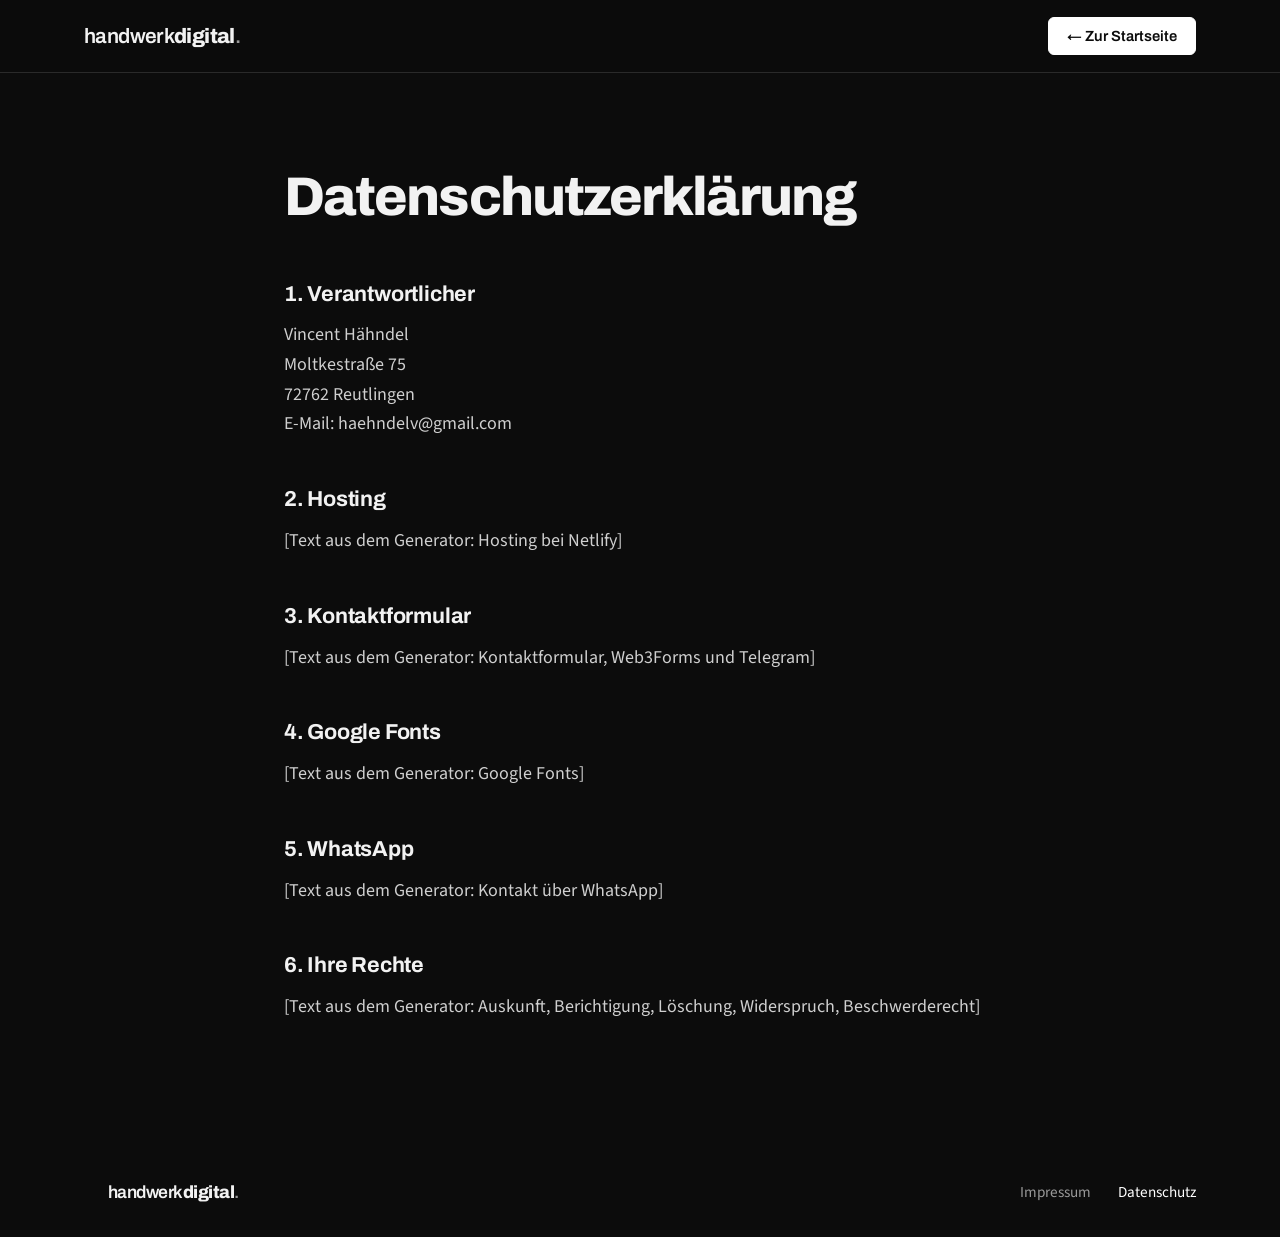
==== datenschutz.html @ 3ba67366 "Erste Version der Website" ====
<!DOCTYPE html>
<html lang="de">
<head>
  <meta charset="utf-8">
  <meta name="viewport" content="width=device-width, initial-scale=1, viewport-fit=cover">
  <meta name="robots" content="noindex">
  <title>Datenschutz – handwerkdigital.</title>
  <link rel="preconnect" href="https://fonts.googleapis.com">
  <link rel="preconnect" href="https://fonts.gstatic.com" crossorigin>
  <link rel="stylesheet" href="https://fonts.googleapis.com/css2?family=Archivo:wght@500;600;700;800&family=Source+Sans+3:wght@400;600&display=swap">
  <link rel="stylesheet" href="style.css">
  <link rel="stylesheet" href="legal.css">
</head>

<body>

  <!-- NAVIGATION -->
  <nav>
    <div class="w">
      <a class="logo" href="index.html">handwerk<b>digital</b><span>.</span></a>
      <div class="nav-links">
        <a class="btn btn-small" href="index.html">← Zur Startseite</a>
      </div>
    </div>
  </nav>

  <!--
    ==========================================================
    AUSFÜLLEN: Den Text aus einem Datenschutz-Generator
    (z. B. eRecht24 oder Dr. Schwenke) hier einfügen.
    Die Überschriften unten sind nur eine Gliederungshilfe –
    ersetze sie durch die Abschnitte aus dem Generator.

    Im Generator angeben, dass die Website nutzt:
      - Hosting: Netlify (USA)
      - Kontaktformular über Web3Forms
      - Benachrichtigung über Telegram
      - Google Fonts (solange nicht lokal eingebunden)
      - WhatsApp-Link
      - keine Cookies, kein Tracking, keine Analyse-Tools
    ==========================================================
  -->
  <main class="legal-page">
    <div class="w">
      <h1>Datenschutzerklärung</h1>

      <h2>1. Verantwortlicher</h2>
      <p>
        Vincent Hähndel<br>
        Moltkestraße 75<br>
        72762 Reutlingen<br>
        E-Mail: haehndelv@gmail.com
      </p>

      <h2>2. Hosting</h2>
      <p>[Text aus dem Generator: Hosting bei Netlify]</p>

      <h2>3. Kontaktformular</h2>
      <p>[Text aus dem Generator: Kontaktformular, Web3Forms und Telegram]</p>

      <h2>4. Google Fonts</h2>
      <p>[Text aus dem Generator: Google Fonts]</p>

      <h2>5. WhatsApp</h2>
      <p>[Text aus dem Generator: Kontakt über WhatsApp]</p>

      <h2>6. Ihre Rechte</h2>
      <p>[Text aus dem Generator: Auskunft, Berichtigung, Löschung, Widerspruch, Beschwerderecht]</p>
    </div>
  </main>

  <!-- FOOTER -->
  <footer>
    <div class="w">
      <div class="footer-row">
        <a class="logo" href="index.html">handwerk<b>digital</b><span>.</span></a>
        <div>
          <a href="impressum.html">Impressum</a>
          <a href="datenschutz.html" aria-current="page">Datenschutz</a>
        </div>
      </div>
    </div>
  </footer>

</body>
</html>
---- style.css ----
/* ==========================================================
   1. VARIABLEN & RESET
   ========================================================== */
:root {
  color-scheme: dark;
  --bg: #0c0c0c;          /* Grundfläche, fast schwarz */
  --surface: #141414;     /* abgesetzte Sektionen */
  --card: #1a1a1a;        /* Karten */
  --text: #f2f2f2;        /* Haupttext, fast weiß */
  --muted: #9a9a9a;       /* Nebentext, grau */
  --line: #2a2a2a;        /* Linien */
  --line-strong: #444;
  --white: #ffffff;
  --radius: 6px;

  --font-head: "Archivo", "Helvetica Neue", Arial, sans-serif;
  --font-body: "Source Sans 3", "Segoe UI", Arial, sans-serif;
}

* { box-sizing: border-box; }
html { scroll-behavior: smooth; scroll-padding-top: 80px; }

body {
  margin: 0;
  color: var(--text);
  background: var(--bg);
  font: 18px/1.65 var(--font-body);
  -webkit-font-smoothing: antialiased;
}

img { display: block; max-width: 100%; }

/* ==========================================================
   2. BASIS: Layout & Typografie
   ========================================================== */
.w { max-width: 1160px; margin: auto; padding: 0 24px; }

section { padding: 112px 0; }
.alt {
  background: var(--surface);
  border-top: 1px solid var(--line);
  border-bottom: 1px solid var(--line);
}

h1, h2, h3 { font-family: var(--font-head); color: var(--text); }

h1 {
  max-width: 980px;
  margin: 0 0 48px;
  font-size: clamp(2.2rem, 6.2vw, 4.9rem);
  font-weight: 800;
  line-height: 1.04;
  letter-spacing: -.035em;
}
h2 {
  margin: 0 0 48px;
  font-size: clamp(1.9rem, 4vw, 2.8rem);
  font-weight: 700;
  line-height: 1.15;
  letter-spacing: -.025em;
}
/* Kurzer Strich über jeder Überschrift */
h2::before {
  content: "";
  display: block;
  width: 40px;
  height: 3px;
  margin-bottom: 20px;
  background: var(--text);
}
h3 {
  margin: 0 0 10px;
  font-size: 1.2rem;
  font-weight: 700;
  letter-spacing: -.01em;
}
p  { margin: 0 0 14px; }
.muted { color: var(--muted); }

.grid {
  display: grid;
  grid-template-columns: repeat(auto-fit, minmax(260px, 1fr));
  gap: 24px;
}

/* ==========================================================
   3. BUTTON
   ========================================================== */
.btn {
  display: inline-flex;
  align-items: center;
  gap: 10px;
  border: 1px solid var(--white);
  border-radius: var(--radius);
  padding: 16px 26px;
  background: var(--white);
  color: #0c0c0c;
  text-decoration: none;
  font: 600 1rem var(--font-head);
  cursor: pointer;
  transition: background .15s, color .15s;
}
.btn:hover { background: transparent; color: var(--white); }
.btn span { transition: transform .15s; }
.btn:hover span { transform: translateX(3px); }

.btn-small { padding: 10px 18px; font-size: .92rem; }

/* ==========================================================
   4. NAVIGATION
   ========================================================== */
nav {
  position: sticky;
  top: 0;
  z-index: 10;
  background: rgba(12, 12, 12, .9);
  backdrop-filter: blur(10px);
  border-bottom: 1px solid var(--line);
}
nav .w {
  height: 72px;
  display: flex;
  align-items: center;
  justify-content: space-between;
}
.nav-links { display: flex; align-items: center; gap: 30px; }
.nav-links a:not(.btn) {
  color: var(--muted);
  text-decoration: none;
  font: 600 .95rem var(--font-head);
  transition: color .15s;
}
.nav-links a:not(.btn):hover { color: var(--white); }

.logo {
  color: var(--text);
  text-decoration: none;
  font: 600 1.3rem var(--font-head);
  letter-spacing: -.03em;
}
.logo b { font-weight: 800; }
.logo span { color: var(--muted); }

/* ==========================================================
   5. HERO
   ========================================================== */
.hero { padding: 120px 0 112px; }

.hero h1 span { color: var(--muted); }

.hero-bottom {
  display: flex;
  flex-wrap: wrap;
  align-items: center;
  justify-content: space-between;
  gap: 28px 48px;
  padding-top: 32px;
  border-top: 1px solid var(--line);
}
.hero-bottom p {
  max-width: 520px;
  margin: 0;
  font-size: 1.25rem;
  line-height: 1.55;
  color: var(--muted);
}

.badge {
  display: inline-flex;
  align-items: center;
  gap: 12px;
  margin-bottom: 28px;
  font: 600 .82rem var(--font-head);
  letter-spacing: .1em;
  text-transform: uppercase;
  color: var(--muted);
}
.badge::before {
  content: "";
  width: 28px;
  height: 2px;
  background: currentColor;
}

/* ==========================================================
   6. PROBLEME
   ========================================================== */
.problem {
  padding-top: 24px;
  border-top: 2px solid var(--text);
}
.problem p { margin: 0; }

/* ==========================================================
   7. LEISTUNGEN (klickbare Karten)
   ========================================================== */
.service-card {
  appearance: none;
  display: flex;
  flex-direction: column;
  width: 100%;
  padding: 32px 30px 28px;
  text-align: left;
  color: inherit;
  font: inherit;
  background: var(--card);
  border: 1px solid var(--line);
  border-radius: var(--radius);
  cursor: pointer;
  transition: border-color .15s, background .15s;
}
.service-card:hover { border-color: var(--line-strong); background: #1e1e1e; }
.service-card.active {
  border-color: var(--text);
  background: #1e1e1e;
}
.service-card:focus-visible { outline: 2px solid var(--white); outline-offset: 2px; }

.service-card::after {
  content: "Details ansehen  +";
  margin-top: auto;
  padding-top: 20px;
  border-top: 1px solid var(--line);
  color: var(--muted);
  font: 600 .88rem var(--font-head);
  white-space: pre;
  transition: color .15s;
}
.service-card p { margin-bottom: 24px; }
.service-card:hover::after { color: var(--white); }
.service-card.active::after {
  content: "Details schließen  −";
  color: var(--white);
}

/* Aufklappbares Detail-Panel */
.service-details {
  display: none;
  margin-top: 24px;
  padding: clamp(28px, 4vw, 48px);
  background: var(--card);
  border: 1px solid var(--line-strong);
  border-radius: var(--radius);
}
.service-details.open { display: block; animation: fade .2s ease-out; }
.service-details h3 { font-size: 1.6rem; letter-spacing: -.02em; }
.service-details ul {
  margin: 24px 0 0;
  padding: 0;
  list-style: none;
  color: #cfcfcf;
}
.service-details li {
  position: relative;
  padding: 12px 0 12px 30px;
  border-top: 1px solid var(--line);
}
.service-details li strong { color: var(--white); }
.service-details li::before {
  content: "";
  position: absolute;
  left: 2px;
  top: 21px;
  width: 12px;
  height: 7px;
  border-left: 2px solid var(--white);
  border-bottom: 2px solid var(--white);
  transform: rotate(-45deg);
}
.detail-price {
  margin: 8px 0 0;
  padding-top: 20px;
  border-top: 1px solid var(--line-strong);
  font: 700 1.3rem var(--font-head);
}

@keyframes fade {
  from { opacity: 0; transform: translateY(-6px); }
  to   { opacity: 1; transform: none; }
}

/* ==========================================================
   8. ABLAUF
   ========================================================== */
.steps {
  display: grid;
  grid-template-columns: repeat(3, 1fr);
  gap: 24px;
  margin: 0;
  padding: 0;
  list-style: none;
}
.step {
  padding-top: 28px;
  border-top: 1px solid var(--line-strong);
}
.num {
  display: block;
  margin-bottom: 18px;
  font: 800 3.4rem/1 var(--font-head);
  color: transparent;
  -webkit-text-stroke: 1.5px var(--text);
  letter-spacing: -.02em;
}
.step p { margin: 0; }

/* ==========================================================
   9. BEISPIELE
   ========================================================== */
.example { margin: 0; }
.ph {
  aspect-ratio: 16 / 10;
  display: grid;
  place-items: center;
  padding: 16px;
  text-align: center;
  font-size: .95rem;
  color: var(--muted);
  background:
    repeating-linear-gradient(-45deg, transparent 0 14px, rgba(255, 255, 255, .025) 14px 15px),
    var(--card);
  border: 1px solid var(--line);
  border-radius: var(--radius);
}
.tag {
  display: block;
  margin-top: 12px;
  font: 600 .8rem var(--font-head);
  letter-spacing: .08em;
  text-transform: uppercase;
  color: var(--muted);
}

/* ==========================================================
   10. ÜBER MICH
   ========================================================== */
.about {
  display: grid;
  grid-template-columns: 320px 1fr;
  gap: 80px;
  align-items: center;
}
.photo {
  aspect-ratio: 4 / 5;
  overflow: hidden;
  background: linear-gradient(160deg, #2c2c2c, #151515);
  border-radius: var(--radius);
}
.photo img {
  width: 100%;
  height: 100%;
  object-fit: cover;
  object-position: center top;
  filter: grayscale(1);
}
.about-text { max-width: 620px; }
.about-text p { font-size: 1.1rem; color: var(--muted); }
.about-text p:first-of-type { font-size: 1.3rem; line-height: 1.5; color: var(--text); }

/* ==========================================================
   11. KONTAKT (hell abgesetzt)
   ========================================================== */
.contact {
  background: #f2f2f2;
  color: #0c0c0c;
}
.contact h2 { color: #0c0c0c; }
.contact .badge { color: #6b6b6b; }

.contact-layout {
  display: grid;
  grid-template-columns: 1fr 1.25fr;
  gap: 72px;
  align-items: start;
}
.contact-intro p { font-size: 1.2rem; color: #555; }
.contact-intro h2::before { display: none; }

.portal {
  padding: clamp(26px, 4vw, 44px);
  background: var(--white);
  color: #0c0c0c;
  border: 1px solid #dcdcdc;
  border-radius: var(--radius);
}
.portal .btn {
  width: 100%;
  justify-content: center;
  margin-top: 22px;
  background: #0c0c0c;
  border-color: #0c0c0c;
  color: var(--white);
}
.portal .btn:hover { background: #333; border-color: #333; }

.form-grid {
  display: grid;
  grid-template-columns: 1fr 1fr;
  gap: 18px;
}
.full { grid-column: 1 / -1; }

label {
  display: block;
  margin-bottom: 6px;
  font: 600 .88rem var(--font-head);
  color: #0c0c0c;
}
input, select, textarea {
  width: 100%;
  padding: 13px 14px;
  border: 1px solid #cfcfcf;
  border-radius: 4px;
  background: #fafafa;
  color: #0c0c0c;
  color-scheme: light;
  font: inherit;
  font-size: 1rem;
  transition: border-color .15s, box-shadow .15s;
}
input::placeholder, textarea::placeholder { color: #9a9a9a; }
input:focus, select:focus, textarea:focus {
  outline: none;
  border-color: #0c0c0c;
  box-shadow: 0 0 0 3px rgba(0, 0, 0, .1);
  background: var(--white);
}
textarea { min-height: 120px; resize: vertical; }

.note { margin: 16px 0 0; font-size: .92rem; color: #6b6b6b; text-align: center; }
.note a { color: #0c0c0c; font-weight: 600; }

.success { display: none; padding: 30px; text-align: center; }
.success.show { display: block; }

.botcheck { position: absolute; left: -9999px; }
.portal .btn:disabled { opacity: .6; cursor: wait; }
.form-error { margin: 14px 0 0; color: #b42318; font-size: .95rem; text-align: center; }
.form-error:empty { display: none; }

/* ==========================================================
   12. FOOTER & RECHTLICHES
   ========================================================== */
footer {
  padding: 32px 0;
  font-size: .95rem;
  color: var(--muted);
  background: var(--bg);
}
footer .logo { font-size: 1.1rem; }
.footer-row {
  display: flex;
  flex-wrap: wrap;
  align-items: center;
  justify-content: space-between;
  gap: 16px;
}
footer a { margin-left: 24px; color: inherit; text-decoration: none; }
footer a:hover { color: var(--white); }
.legal { display: none; padding: 28px 0 8px; }
.legal:target { display: block; }

/* ==========================================================
   13. TABLET (≤ 900px)
   ========================================================== */
@media (max-width: 900px) {
  .steps { grid-template-columns: 1fr; gap: 0; }
  .step { display: grid; grid-template-columns: 72px 1fr; padding: 28px 0; }
  .num { grid-row: span 2; margin: 0; font-size: 2.6rem; }

  .about { grid-template-columns: 240px 1fr; gap: 48px; }
  .contact-layout { grid-template-columns: 1fr; gap: 40px; }
}

/* ==========================================================
   14. MOBILE (≤ 640px)
   ========================================================== */
@media (max-width: 640px) {
  body { font-size: 17px; }
  .w { padding: 0 16px; }
  section { padding: 76px 0; }
  nav .hide { display: none; }

  .hero { padding: 72px 0 64px; }
  h1 { margin-bottom: 36px; }
  h2 { margin-bottom: 36px; }
  .hero-bottom .btn { width: 100%; justify-content: center; }

  .about { grid-template-columns: 1fr; gap: 32px; }
  .photo { max-width: 280px; }

  .form-grid { grid-template-columns: 1fr; }
  .full { grid-column: auto; }

  footer a { margin: 0 24px 0 0; }
}
---- legal.css ----
/* ==========================================================
   Unterseiten: Impressum & Datenschutz
   (ergänzt style.css)
   ========================================================== */
.legal-page { padding: 96px 0 112px; }
.legal-page .w { max-width: 760px; }

.legal-page h1 {
  margin-bottom: 56px;
  font-size: clamp(2.2rem, 5vw, 3.4rem);
}

.legal-page h2 {
  margin: 48px 0 14px;
  font-size: 1.35rem;
  letter-spacing: -.01em;
}
.legal-page h2::before { display: none; }

.legal-page p { color: #cfcfcf; }
.legal-page a { color: var(--white); }

footer a[aria-current="page"] { color: var(--white); }

@media (max-width: 640px) {
  .legal-page { padding: 64px 0 76px; }
  .legal-page h1 { margin-bottom: 36px; }
}
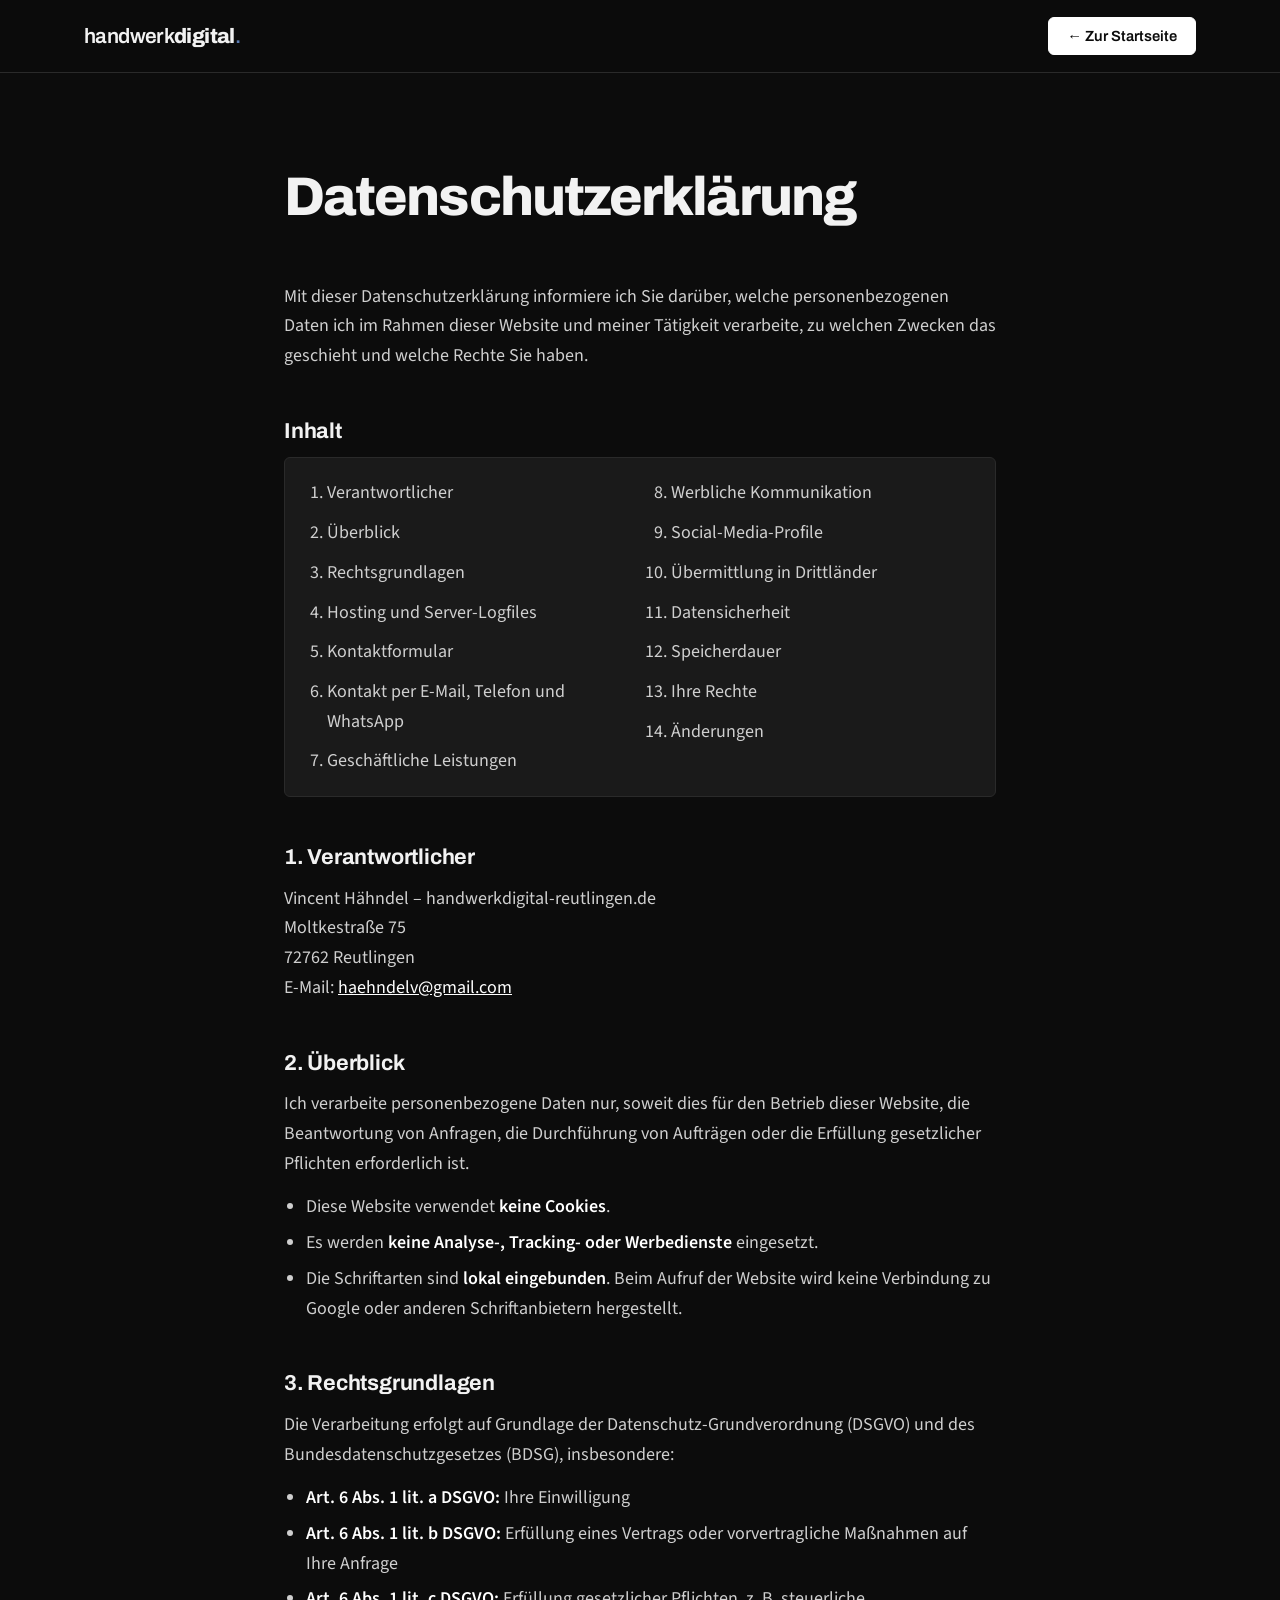
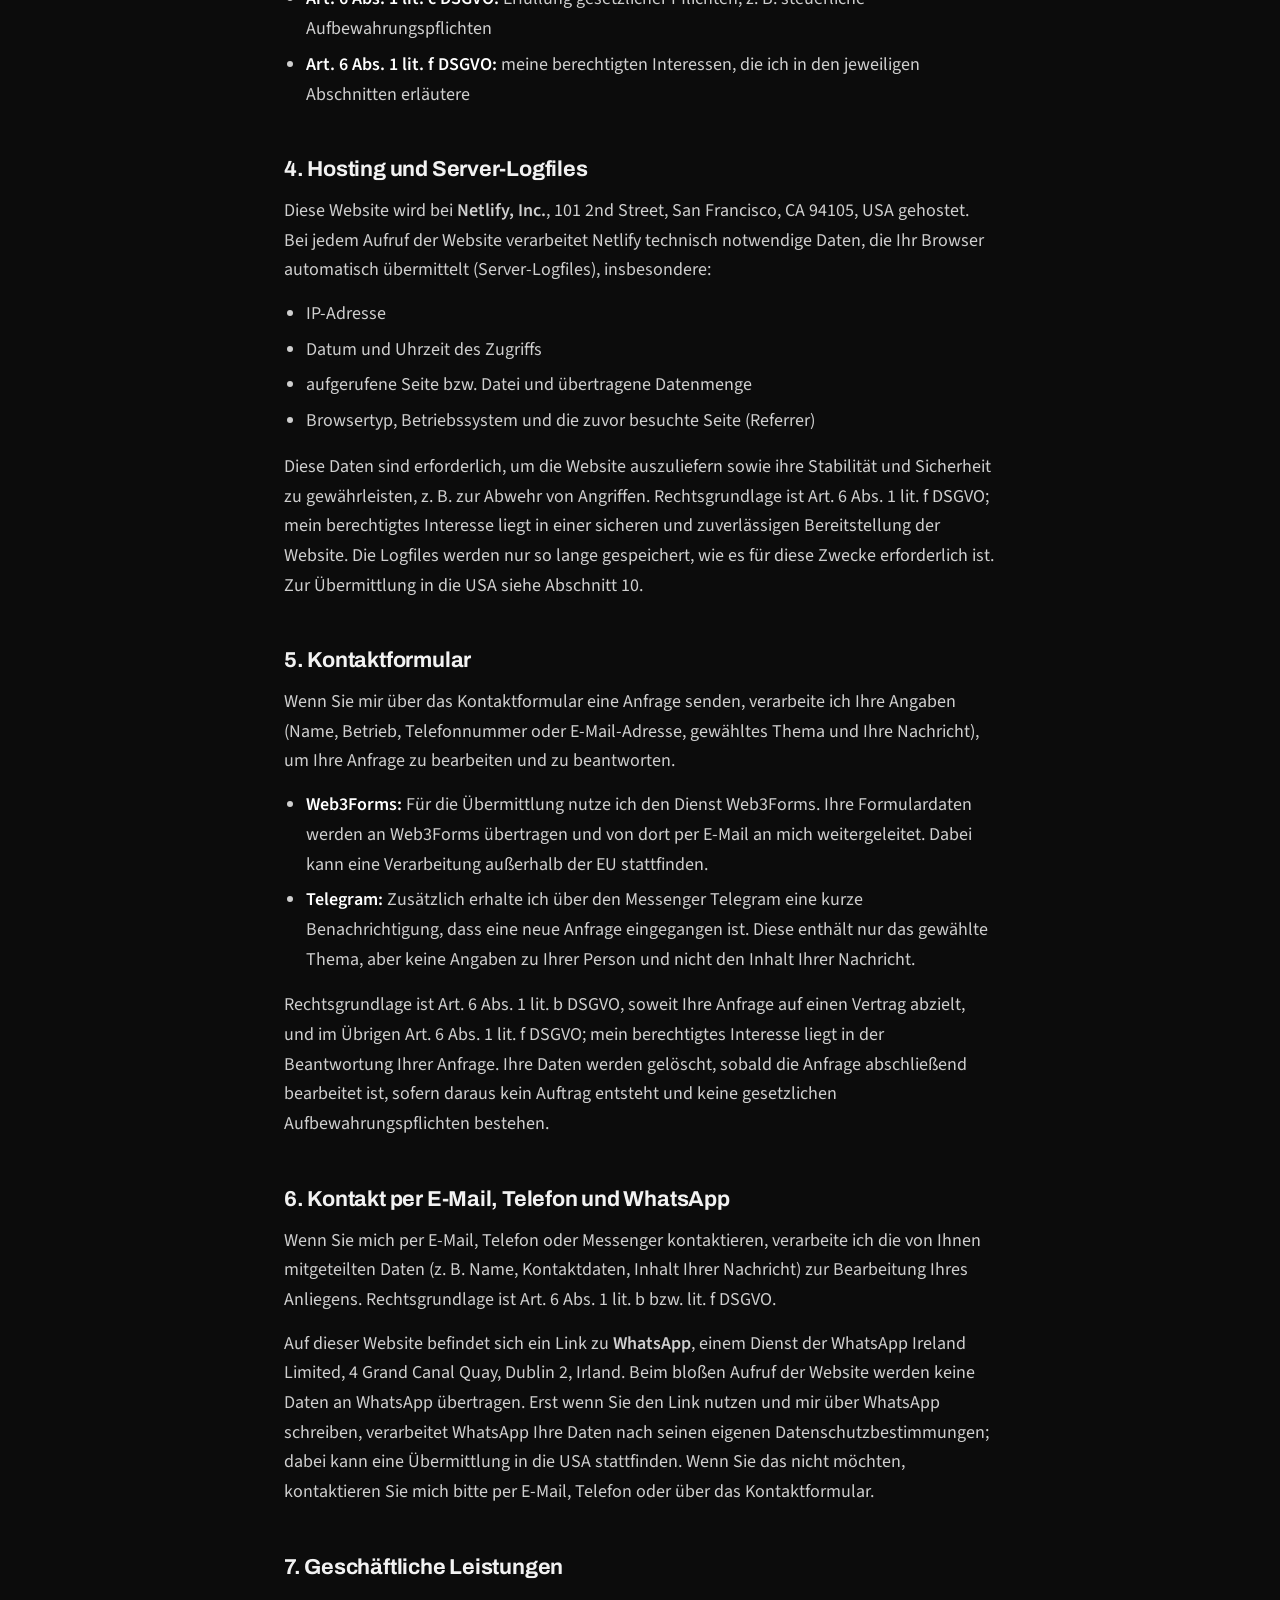
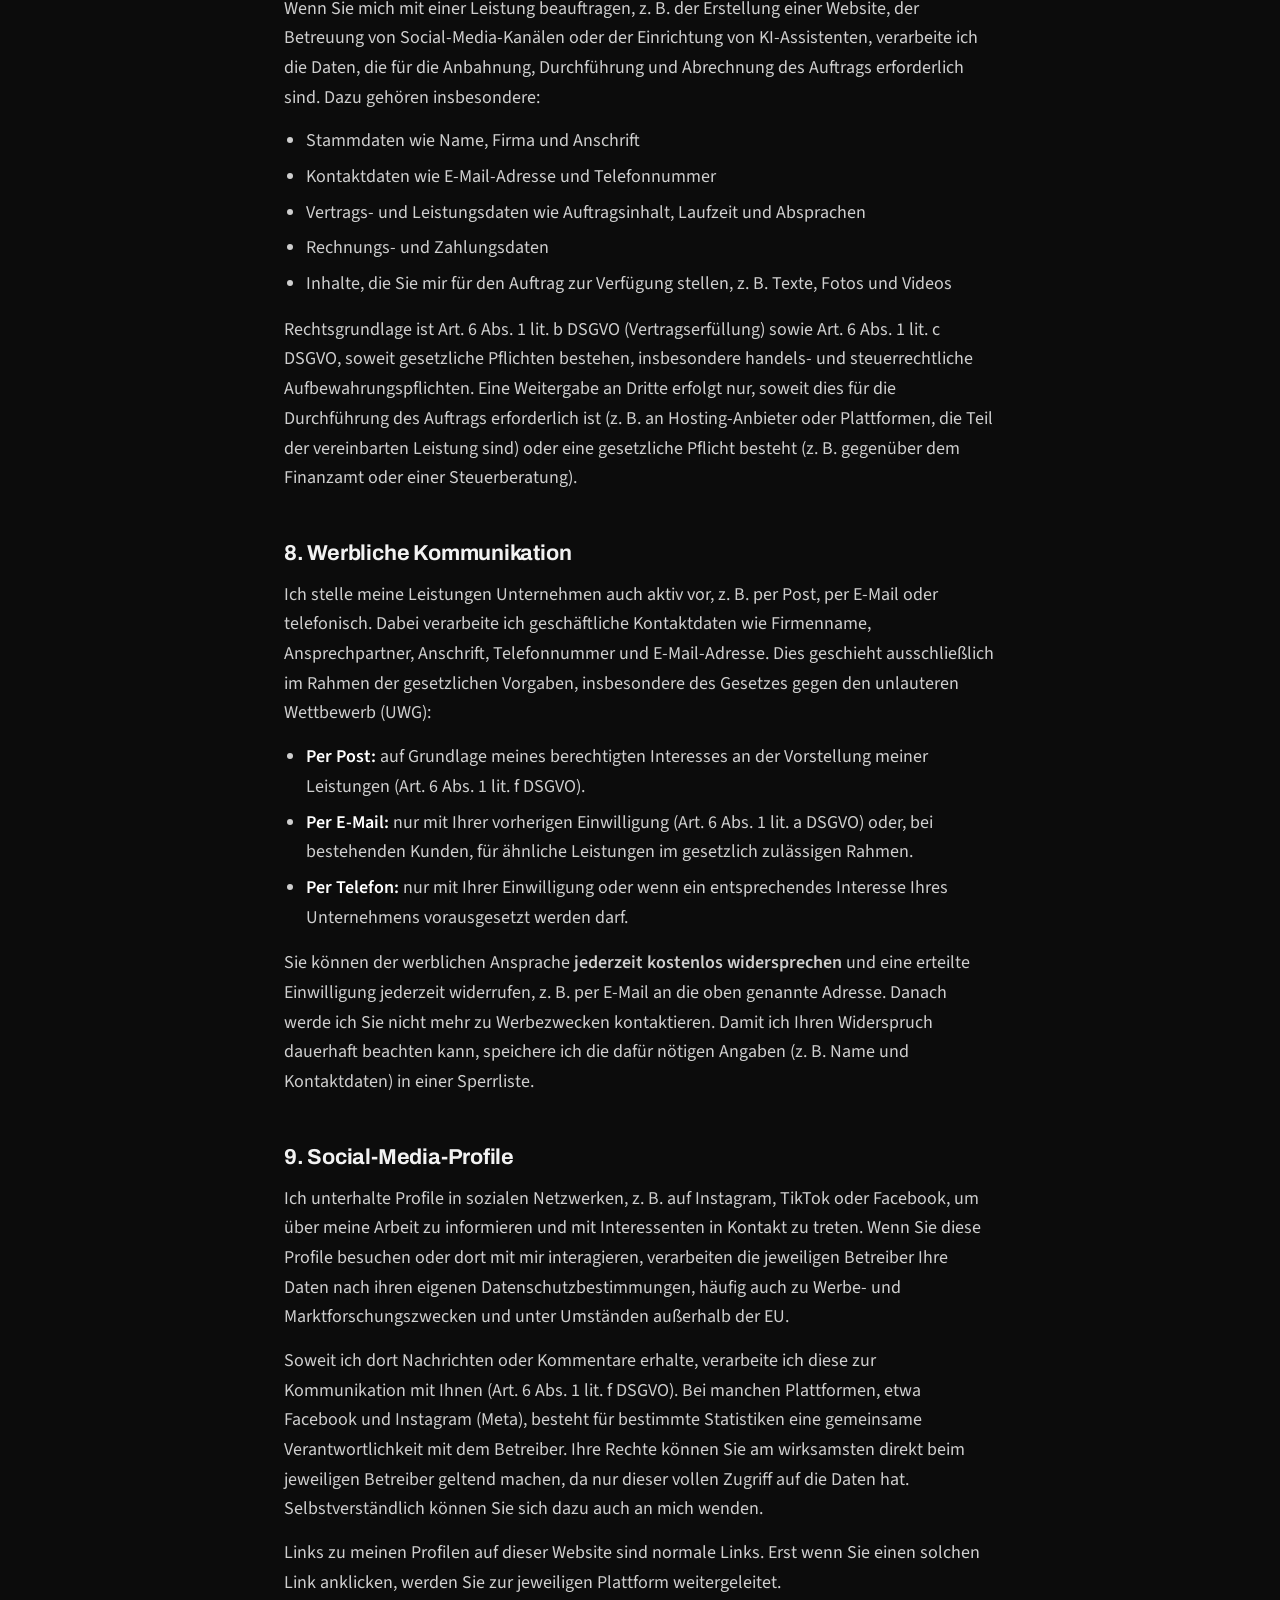
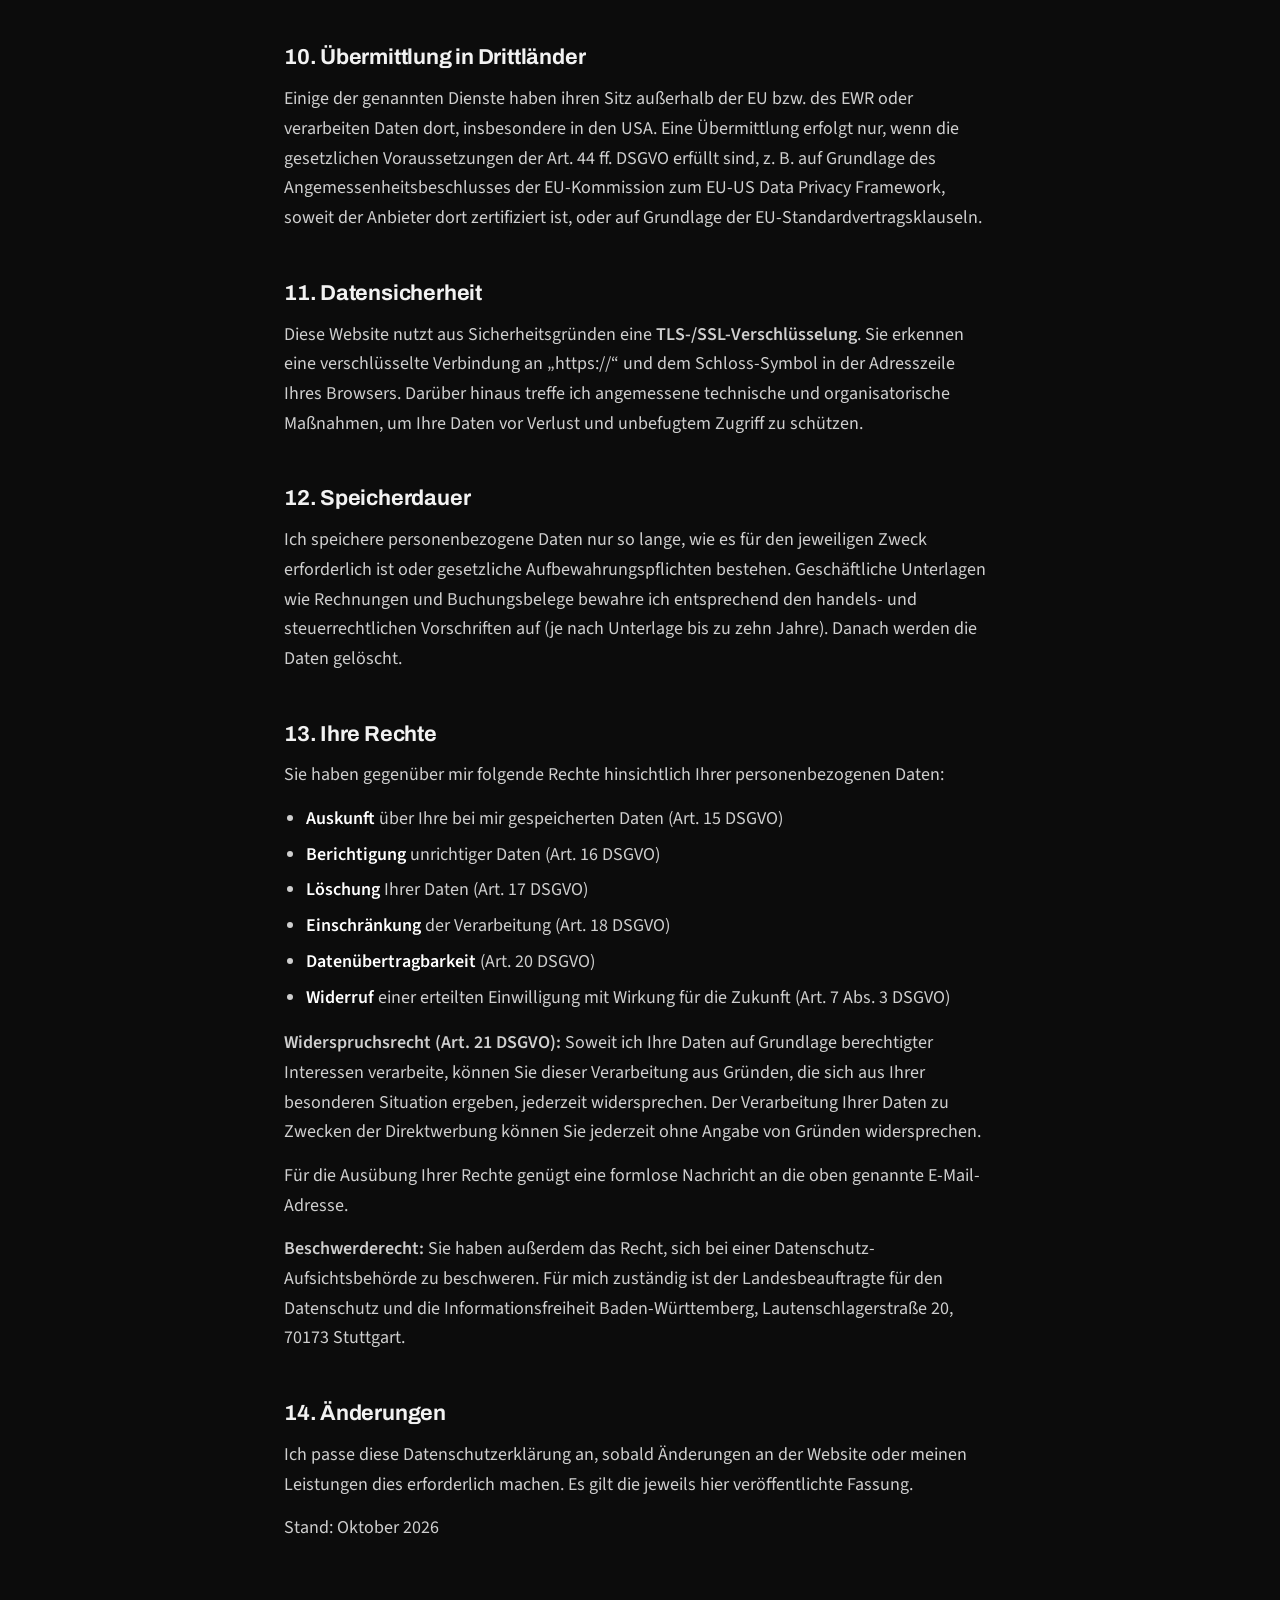
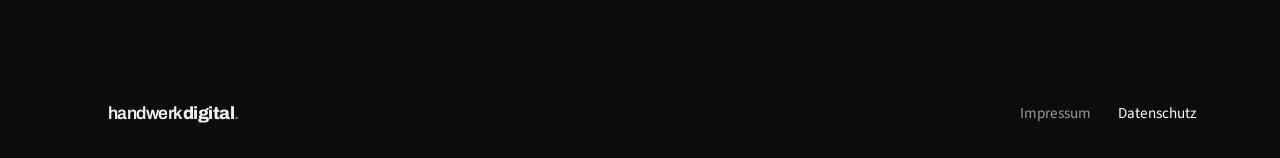
==== commit 7ea8baf1: "neuer aufbau mit beispiel projekten" ====
--- a/datenschutz.html
+++ b/datenschutz.html
@@ -5,9 +5,6 @@
   <meta name="viewport" content="width=device-width, initial-scale=1, viewport-fit=cover">
   <meta name="robots" content="noindex">
   <title>Datenschutz – handwerkdigital.</title>
-  <link rel="preconnect" href="https://fonts.googleapis.com">
-  <link rel="preconnect" href="https://fonts.gstatic.com" crossorigin>
-  <link rel="stylesheet" href="https://fonts.googleapis.com/css2?family=Archivo:wght@500;600;700;800&family=Source+Sans+3:wght@400;600&display=swap">
   <link rel="stylesheet" href="style.css">
   <link rel="stylesheet" href="legal.css">
 </head>
@@ -24,48 +21,128 @@
     </div>
   </nav>
 
-  <!--
-    ==========================================================
-    AUSFÜLLEN: Den Text aus einem Datenschutz-Generator
-    (z. B. eRecht24 oder Dr. Schwenke) hier einfügen.
-    Die Überschriften unten sind nur eine Gliederungshilfe –
-    ersetze sie durch die Abschnitte aus dem Generator.
-
-    Im Generator angeben, dass die Website nutzt:
-      - Hosting: Netlify (USA)
-      - Kontaktformular über Web3Forms
-      - Benachrichtigung über Telegram
-      - Google Fonts (solange nicht lokal eingebunden)
-      - WhatsApp-Link
-      - keine Cookies, kein Tracking, keine Analyse-Tools
-    ==========================================================
-  -->
   <main class="legal-page">
     <div class="w">
       <h1>Datenschutzerklärung</h1>
 
-      <h2>1. Verantwortlicher</h2>
+      <p>Mit dieser Datenschutzerklärung informiere ich Sie darüber, welche personenbezogenen Daten ich im Rahmen dieser Website und meiner Tätigkeit verarbeite, zu welchen Zwecken das geschieht und welche Rechte Sie haben.</p>
+
+      <h2>Inhalt</h2>
+      <ol class="toc">
+        <li><a href="#verantwortlicher">Verantwortlicher</a></li>
+        <li><a href="#ueberblick">Überblick</a></li>
+        <li><a href="#rechtsgrundlagen">Rechtsgrundlagen</a></li>
+        <li><a href="#hosting">Hosting und Server-Logfiles</a></li>
+        <li><a href="#kontaktformular">Kontaktformular</a></li>
+        <li><a href="#kontakt">Kontakt per E-Mail, Telefon und WhatsApp</a></li>
+        <li><a href="#leistungen">Geschäftliche Leistungen</a></li>
+        <li><a href="#werbung">Werbliche Kommunikation</a></li>
+        <li><a href="#social">Social-Media-Profile</a></li>
+        <li><a href="#drittland">Übermittlung in Drittländer</a></li>
+        <li><a href="#sicherheit">Datensicherheit</a></li>
+        <li><a href="#speicherdauer">Speicherdauer</a></li>
+        <li><a href="#rechte">Ihre Rechte</a></li>
+        <li><a href="#aenderungen">Änderungen</a></li>
+      </ol>
+
+      <h2 id="verantwortlicher">1. Verantwortlicher</h2>
       <p>
-        Vincent Hähndel<br>
+        Vincent Hähndel – handwerkdigital-reutlingen.de<br>
         Moltkestraße 75<br>
         72762 Reutlingen<br>
-        E-Mail: haehndelv@gmail.com
+        E-Mail: <a href="mailto:haehndelv@gmail.com">haehndelv@gmail.com</a>
       </p>
 
-      <h2>2. Hosting</h2>
-      <p>[Text aus dem Generator: Hosting bei Netlify]</p>
+      <h2 id="ueberblick">2. Überblick</h2>
+      <p>Ich verarbeite personenbezogene Daten nur, soweit dies für den Betrieb dieser Website, die Beantwortung von Anfragen, die Durchführung von Aufträgen oder die Erfüllung gesetzlicher Pflichten erforderlich ist.</p>
+      <ul>
+        <li>Diese Website verwendet <strong>keine Cookies</strong>.</li>
+        <li>Es werden <strong>keine Analyse-, Tracking- oder Werbedienste</strong> eingesetzt.</li>
+        <li>Die Schriftarten sind <strong>lokal eingebunden</strong>. Beim Aufruf der Website wird keine Verbindung zu Google oder anderen Schriftanbietern hergestellt.</li>
+      </ul>
 
-      <h2>3. Kontaktformular</h2>
-      <p>[Text aus dem Generator: Kontaktformular, Web3Forms und Telegram]</p>
+      <h2 id="rechtsgrundlagen">3. Rechtsgrundlagen</h2>
+      <p>Die Verarbeitung erfolgt auf Grundlage der Datenschutz-Grundverordnung (DSGVO) und des Bundesdatenschutzgesetzes (BDSG), insbesondere:</p>
+      <ul>
+        <li><strong>Art. 6 Abs. 1 lit. a DSGVO:</strong> Ihre Einwilligung</li>
+        <li><strong>Art. 6 Abs. 1 lit. b DSGVO:</strong> Erfüllung eines Vertrags oder vorvertragliche Maßnahmen auf Ihre Anfrage</li>
+        <li><strong>Art. 6 Abs. 1 lit. c DSGVO:</strong> Erfüllung gesetzlicher Pflichten, z. B. steuerliche Aufbewahrungspflichten</li>
+        <li><strong>Art. 6 Abs. 1 lit. f DSGVO:</strong> meine berechtigten Interessen, die ich in den jeweiligen Abschnitten erläutere</li>
+      </ul>
 
-      <h2>4. Google Fonts</h2>
-      <p>[Text aus dem Generator: Google Fonts]</p>
+      <h2 id="hosting">4. Hosting und Server-Logfiles</h2>
+      <p>Diese Website wird bei <strong>Netlify, Inc.</strong>, 101 2nd Street, San Francisco, CA 94105, USA gehostet. Bei jedem Aufruf der Website verarbeitet Netlify technisch notwendige Daten, die Ihr Browser automatisch übermittelt (Server-Logfiles), insbesondere:</p>
+      <ul>
+        <li>IP-Adresse</li>
+        <li>Datum und Uhrzeit des Zugriffs</li>
+        <li>aufgerufene Seite bzw. Datei und übertragene Datenmenge</li>
+        <li>Browsertyp, Betriebssystem und die zuvor besuchte Seite (Referrer)</li>
+      </ul>
+      <p>Diese Daten sind erforderlich, um die Website auszuliefern sowie ihre Stabilität und Sicherheit zu gewährleisten, z. B. zur Abwehr von Angriffen. Rechtsgrundlage ist Art. 6 Abs. 1 lit. f DSGVO; mein berechtigtes Interesse liegt in einer sicheren und zuverlässigen Bereitstellung der Website. Die Logfiles werden nur so lange gespeichert, wie es für diese Zwecke erforderlich ist. Zur Übermittlung in die USA siehe Abschnitt 10.</p>
 
-      <h2>5. WhatsApp</h2>
-      <p>[Text aus dem Generator: Kontakt über WhatsApp]</p>
+      <h2 id="kontaktformular">5. Kontaktformular</h2>
+      <p>Wenn Sie mir über das Kontaktformular eine Anfrage senden, verarbeite ich Ihre Angaben (Name, Betrieb, Telefonnummer oder E-Mail-Adresse, gewähltes Thema und Ihre Nachricht), um Ihre Anfrage zu bearbeiten und zu beantworten.</p>
+      <ul>
+        <li><strong>Web3Forms:</strong> Für die Übermittlung nutze ich den Dienst Web3Forms. Ihre Formulardaten werden an Web3Forms übertragen und von dort per E-Mail an mich weitergeleitet. Dabei kann eine Verarbeitung außerhalb der EU stattfinden.</li>
+        <li><strong>Telegram:</strong> Zusätzlich erhalte ich über den Messenger Telegram eine kurze Benachrichtigung, dass eine neue Anfrage eingegangen ist. Diese enthält nur das gewählte Thema, aber keine Angaben zu Ihrer Person und nicht den Inhalt Ihrer Nachricht.</li>
+      </ul>
+      <p>Rechtsgrundlage ist Art. 6 Abs. 1 lit. b DSGVO, soweit Ihre Anfrage auf einen Vertrag abzielt, und im Übrigen Art. 6 Abs. 1 lit. f DSGVO; mein berechtigtes Interesse liegt in der Beantwortung Ihrer Anfrage. Ihre Daten werden gelöscht, sobald die Anfrage abschließend bearbeitet ist, sofern daraus kein Auftrag entsteht und keine gesetzlichen Aufbewahrungspflichten bestehen.</p>
 
-      <h2>6. Ihre Rechte</h2>
-      <p>[Text aus dem Generator: Auskunft, Berichtigung, Löschung, Widerspruch, Beschwerderecht]</p>
+      <h2 id="kontakt">6. Kontakt per E-Mail, Telefon und WhatsApp</h2>
+      <p>Wenn Sie mich per E-Mail, Telefon oder Messenger kontaktieren, verarbeite ich die von Ihnen mitgeteilten Daten (z. B. Name, Kontaktdaten, Inhalt Ihrer Nachricht) zur Bearbeitung Ihres Anliegens. Rechtsgrundlage ist Art. 6 Abs. 1 lit. b bzw. lit. f DSGVO.</p>
+      <p>Auf dieser Website befindet sich ein Link zu <strong>WhatsApp</strong>, einem Dienst der WhatsApp Ireland Limited, 4 Grand Canal Quay, Dublin 2, Irland. Beim bloßen Aufruf der Website werden keine Daten an WhatsApp übertragen. Erst wenn Sie den Link nutzen und mir über WhatsApp schreiben, verarbeitet WhatsApp Ihre Daten nach seinen eigenen Datenschutzbestimmungen; dabei kann eine Übermittlung in die USA stattfinden. Wenn Sie das nicht möchten, kontaktieren Sie mich bitte per E-Mail, Telefon oder über das Kontaktformular.</p>
+
+      <h2 id="leistungen">7. Geschäftliche Leistungen</h2>
+      <p>Wenn Sie mich mit einer Leistung beauftragen, z. B. der Erstellung einer Website, der Betreuung von Social-Media-Kanälen oder der Einrichtung von KI-Assistenten, verarbeite ich die Daten, die für die Anbahnung, Durchführung und Abrechnung des Auftrags erforderlich sind. Dazu gehören insbesondere:</p>
+      <ul>
+        <li>Stammdaten wie Name, Firma und Anschrift</li>
+        <li>Kontaktdaten wie E-Mail-Adresse und Telefonnummer</li>
+        <li>Vertrags- und Leistungsdaten wie Auftragsinhalt, Laufzeit und Absprachen</li>
+        <li>Rechnungs- und Zahlungsdaten</li>
+        <li>Inhalte, die Sie mir für den Auftrag zur Verfügung stellen, z. B. Texte, Fotos und Videos</li>
+      </ul>
+      <p>Rechtsgrundlage ist Art. 6 Abs. 1 lit. b DSGVO (Vertragserfüllung) sowie Art. 6 Abs. 1 lit. c DSGVO, soweit gesetzliche Pflichten bestehen, insbesondere handels- und steuerrechtliche Aufbewahrungspflichten. Eine Weitergabe an Dritte erfolgt nur, soweit dies für die Durchführung des Auftrags erforderlich ist (z. B. an Hosting-Anbieter oder Plattformen, die Teil der vereinbarten Leistung sind) oder eine gesetzliche Pflicht besteht (z. B. gegenüber dem Finanzamt oder einer Steuerberatung).</p>
+
+      <h2 id="werbung">8. Werbliche Kommunikation</h2>
+      <p>Ich stelle meine Leistungen Unternehmen auch aktiv vor, z. B. per Post, per E-Mail oder telefonisch. Dabei verarbeite ich geschäftliche Kontaktdaten wie Firmenname, Ansprechpartner, Anschrift, Telefonnummer und E-Mail-Adresse. Dies geschieht ausschließlich im Rahmen der gesetzlichen Vorgaben, insbesondere des Gesetzes gegen den unlauteren Wettbewerb (UWG):</p>
+      <ul>
+        <li><strong>Per Post:</strong> auf Grundlage meines berechtigten Interesses an der Vorstellung meiner Leistungen (Art. 6 Abs. 1 lit. f DSGVO).</li>
+        <li><strong>Per E-Mail:</strong> nur mit Ihrer vorherigen Einwilligung (Art. 6 Abs. 1 lit. a DSGVO) oder, bei bestehenden Kunden, für ähnliche Leistungen im gesetzlich zulässigen Rahmen.</li>
+        <li><strong>Per Telefon:</strong> nur mit Ihrer Einwilligung oder wenn ein entsprechendes Interesse Ihres Unternehmens vorausgesetzt werden darf.</li>
+      </ul>
+      <p>Sie können der werblichen Ansprache <strong>jederzeit kostenlos widersprechen</strong> und eine erteilte Einwilligung jederzeit widerrufen, z. B. per E-Mail an die oben genannte Adresse. Danach werde ich Sie nicht mehr zu Werbezwecken kontaktieren. Damit ich Ihren Widerspruch dauerhaft beachten kann, speichere ich die dafür nötigen Angaben (z. B. Name und Kontaktdaten) in einer Sperrliste.</p>
+
+      <h2 id="social">9. Social-Media-Profile</h2>
+      <p>Ich unterhalte Profile in sozialen Netzwerken, z. B. auf Instagram, TikTok oder Facebook, um über meine Arbeit zu informieren und mit Interessenten in Kontakt zu treten. Wenn Sie diese Profile besuchen oder dort mit mir interagieren, verarbeiten die jeweiligen Betreiber Ihre Daten nach ihren eigenen Datenschutzbestimmungen, häufig auch zu Werbe- und Marktforschungszwecken und unter Umständen außerhalb der EU.</p>
+      <p>Soweit ich dort Nachrichten oder Kommentare erhalte, verarbeite ich diese zur Kommunikation mit Ihnen (Art. 6 Abs. 1 lit. f DSGVO). Bei manchen Plattformen, etwa Facebook und Instagram (Meta), besteht für bestimmte Statistiken eine gemeinsame Verantwortlichkeit mit dem Betreiber. Ihre Rechte können Sie am wirksamsten direkt beim jeweiligen Betreiber geltend machen, da nur dieser vollen Zugriff auf die Daten hat. Selbstverständlich können Sie sich dazu auch an mich wenden.</p>
+      <p>Links zu meinen Profilen auf dieser Website sind normale Links. Erst wenn Sie einen solchen Link anklicken, werden Sie zur jeweiligen Plattform weitergeleitet.</p>
+
+      <h2 id="drittland">10. Übermittlung in Drittländer</h2>
+      <p>Einige der genannten Dienste haben ihren Sitz außerhalb der EU bzw. des EWR oder verarbeiten Daten dort, insbesondere in den USA. Eine Übermittlung erfolgt nur, wenn die gesetzlichen Voraussetzungen der Art. 44 ff. DSGVO erfüllt sind, z. B. auf Grundlage des Angemessenheitsbeschlusses der EU-Kommission zum EU-US Data Privacy Framework, soweit der Anbieter dort zertifiziert ist, oder auf Grundlage der EU-Standardvertragsklauseln.</p>
+
+      <h2 id="sicherheit">11. Datensicherheit</h2>
+      <p>Diese Website nutzt aus Sicherheitsgründen eine <strong>TLS-/SSL-Verschlüsselung</strong>. Sie erkennen eine verschlüsselte Verbindung an „https://“ und dem Schloss-Symbol in der Adresszeile Ihres Browsers. Darüber hinaus treffe ich angemessene technische und organisatorische Maßnahmen, um Ihre Daten vor Verlust und unbefugtem Zugriff zu schützen.</p>
+
+      <h2 id="speicherdauer">12. Speicherdauer</h2>
+      <p>Ich speichere personenbezogene Daten nur so lange, wie es für den jeweiligen Zweck erforderlich ist oder gesetzliche Aufbewahrungspflichten bestehen. Geschäftliche Unterlagen wie Rechnungen und Buchungsbelege bewahre ich entsprechend den handels- und steuerrechtlichen Vorschriften auf (je nach Unterlage bis zu zehn Jahre). Danach werden die Daten gelöscht.</p>
+
+      <h2 id="rechte">13. Ihre Rechte</h2>
+      <p>Sie haben gegenüber mir folgende Rechte hinsichtlich Ihrer personenbezogenen Daten:</p>
+      <ul>
+        <li><strong>Auskunft</strong> über Ihre bei mir gespeicherten Daten (Art. 15 DSGVO)</li>
+        <li><strong>Berichtigung</strong> unrichtiger Daten (Art. 16 DSGVO)</li>
+        <li><strong>Löschung</strong> Ihrer Daten (Art. 17 DSGVO)</li>
+        <li><strong>Einschränkung</strong> der Verarbeitung (Art. 18 DSGVO)</li>
+        <li><strong>Datenübertragbarkeit</strong> (Art. 20 DSGVO)</li>
+        <li><strong>Widerruf</strong> einer erteilten Einwilligung mit Wirkung für die Zukunft (Art. 7 Abs. 3 DSGVO)</li>
+      </ul>
+      <p><strong>Widerspruchsrecht (Art. 21 DSGVO):</strong> Soweit ich Ihre Daten auf Grundlage berechtigter Interessen verarbeite, können Sie dieser Verarbeitung aus Gründen, die sich aus Ihrer besonderen Situation ergeben, jederzeit widersprechen. Der Verarbeitung Ihrer Daten zu Zwecken der Direktwerbung können Sie jederzeit ohne Angabe von Gründen widersprechen.</p>
+      <p>Für die Ausübung Ihrer Rechte genügt eine formlose Nachricht an die oben genannte E-Mail-Adresse.</p>
+      <p><strong>Beschwerderecht:</strong> Sie haben außerdem das Recht, sich bei einer Datenschutz-Aufsichtsbehörde zu beschweren. Für mich zuständig ist der Landesbeauftragte für den Datenschutz und die Informationsfreiheit Baden-Württemberg, Lautenschlagerstraße 20, 70173 Stuttgart.</p>
+
+      <h2 id="aenderungen">14. Änderungen</h2>
+      <p>Ich passe diese Datenschutzerklärung an, sobald Änderungen an der Website oder meinen Leistungen dies erforderlich machen. Es gilt die jeweils hier veröffentlichte Fassung.</p>
+      <p>Stand: Oktober 2026</p>
     </div>
   </main>
 
--- a/style.css
+++ b/style.css
@@ -1,3 +1,13 @@
+/* ==========================================================
+   0. SCHRIFTEN (lokal eingebunden, keine Verbindung zu Google)
+   ========================================================== */
+@font-face { font-family: "Archivo"; font-weight: 500; font-style: normal; font-display: swap; src: url("fonts/archivo-latin-500-normal.woff2") format("woff2"); }
+@font-face { font-family: "Archivo"; font-weight: 600; font-style: normal; font-display: swap; src: url("fonts/archivo-latin-600-normal.woff2") format("woff2"); }
+@font-face { font-family: "Archivo"; font-weight: 700; font-style: normal; font-display: swap; src: url("fonts/archivo-latin-700-normal.woff2") format("woff2"); }
+@font-face { font-family: "Archivo"; font-weight: 800; font-style: normal; font-display: swap; src: url("fonts/archivo-latin-800-normal.woff2") format("woff2"); }
+@font-face { font-family: "Source Sans 3"; font-weight: 400; font-style: normal; font-display: swap; src: url("fonts/source-sans-3-latin-400-normal.woff2") format("woff2"); }
+@font-face { font-family: "Source Sans 3"; font-weight: 600; font-style: normal; font-display: swap; src: url("fonts/source-sans-3-latin-600-normal.woff2") format("woff2"); }
+
 /* ==========================================================
    1. VARIABLEN & RESET
    ========================================================== */
@@ -11,6 +21,11 @@
   --line: #2a2a2a;        /* Linien */
   --line-strong: #444;
   --white: #ffffff;
+  --accent: #5a7db5;      /* Akzent: Navyblau für Linien, Ziffern, Häkchen */
+  --accent-btn: #23406e;  /* dunkles Navy für den Button */
+  --accent-btn-hover: #2d5089;
+  --accent-soft: rgba(90, 125, 181, .25);
+  --accent-text: #8eaadb;  /* helleres Navy für Text auf Schwarz */
   --radius: 6px;
 
   --font-head: "Archivo", "Helvetica Neue", Arial, sans-serif;
@@ -66,7 +81,7 @@
   width: 40px;
   height: 3px;
   margin-bottom: 20px;
-  background: var(--text);
+  background: var(--accent);
 }
 h3 {
   margin: 0 0 10px;
@@ -130,7 +145,7 @@
   font: 600 .95rem var(--font-head);
   transition: color .15s;
 }
-.nav-links a:not(.btn):hover { color: var(--white); }
+.nav-links a:not(.btn):hover { color: var(--accent-text); }
 
 .logo {
   color: var(--text);
@@ -139,14 +154,14 @@
   letter-spacing: -.03em;
 }
 .logo b { font-weight: 800; }
-.logo span { color: var(--muted); }
+.logo span { color: var(--accent); }
 
 /* ==========================================================
    5. HERO
    ========================================================== */
 .hero { padding: 120px 0 112px; }
 
-.hero h1 span { color: var(--muted); }
+.hero h1 span { color: var(--accent-text); }
 
 .hero-bottom {
   display: flex;
@@ -179,7 +194,7 @@
   content: "";
   width: 28px;
   height: 2px;
-  background: currentColor;
+  background: var(--accent);
 }
 
 /* ==========================================================
@@ -187,7 +202,7 @@
    ========================================================== */
 .problem {
   padding-top: 24px;
-  border-top: 2px solid var(--text);
+  border-top: 2px solid var(--accent);
 }
 .problem p { margin: 0; }
 
@@ -211,10 +226,10 @@
 }
 .service-card:hover { border-color: var(--line-strong); background: #1e1e1e; }
 .service-card.active {
-  border-color: var(--text);
+  border-color: var(--accent);
   background: #1e1e1e;
 }
-.service-card:focus-visible { outline: 2px solid var(--white); outline-offset: 2px; }
+.service-card:focus-visible { outline: 2px solid var(--accent); outline-offset: 2px; }
 
 .service-card::after {
   content: "Details ansehen  +";
@@ -227,10 +242,10 @@
   transition: color .15s;
 }
 .service-card p { margin-bottom: 24px; }
-.service-card:hover::after { color: var(--white); }
+.service-card:hover::after { color: var(--accent-text); }
 .service-card.active::after {
   content: "Details schließen  −";
-  color: var(--white);
+  color: var(--accent-text);
 }
 
 /* Aufklappbares Detail-Panel */
@@ -263,8 +278,8 @@
   top: 21px;
   width: 12px;
   height: 7px;
-  border-left: 2px solid var(--white);
-  border-bottom: 2px solid var(--white);
+  border-left: 2px solid var(--accent);
+  border-bottom: 2px solid var(--accent);
   transform: rotate(-45deg);
 }
 .detail-price {
@@ -272,6 +287,7 @@
   padding-top: 20px;
   border-top: 1px solid var(--line-strong);
   font: 700 1.3rem var(--font-head);
+  color: var(--accent-text);
 }
 
 @keyframes fade {
@@ -299,7 +315,7 @@
   margin-bottom: 18px;
   font: 800 3.4rem/1 var(--font-head);
   color: transparent;
-  -webkit-text-stroke: 1.5px var(--text);
+  -webkit-text-stroke: 1.5px var(--accent);
   letter-spacing: -.02em;
 }
 .step p { margin: 0; }
@@ -358,14 +374,15 @@
 .about-text p:first-of-type { font-size: 1.3rem; line-height: 1.5; color: var(--text); }
 
 /* ==========================================================
-   11. KONTAKT (hell abgesetzt)
+   11. KONTAKT (dunkel, leichter Navy-Stich)
    ========================================================== */
 .contact {
-  background: #f2f2f2;
-  color: #0c0c0c;
-}
-.contact h2 { color: #0c0c0c; }
-.contact .badge { color: #6b6b6b; }
+  background: #12151b;
+  color: var(--text);
+  border-top: 1px solid #232833;
+}
+.contact h2 { color: var(--white); }
+.contact .badge { color: var(--muted); }
 
 .contact-layout {
   display: grid;
@@ -373,25 +390,25 @@
   gap: 72px;
   align-items: start;
 }
-.contact-intro p { font-size: 1.2rem; color: #555; }
+.contact-intro p { font-size: 1.2rem; color: #a3a9b4; }
 .contact-intro h2::before { display: none; }
 
 .portal {
   padding: clamp(26px, 4vw, 44px);
-  background: var(--white);
-  color: #0c0c0c;
-  border: 1px solid #dcdcdc;
+  background: #191e27;
+  color: var(--text);
+  border: 1px solid #2b3240;
   border-radius: var(--radius);
 }
 .portal .btn {
   width: 100%;
   justify-content: center;
   margin-top: 22px;
-  background: #0c0c0c;
-  border-color: #0c0c0c;
+  background: var(--accent-btn);
+  border-color: var(--accent-btn);
   color: var(--white);
 }
-.portal .btn:hover { background: #333; border-color: #333; }
+.portal .btn:hover { background: var(--accent-btn-hover); border-color: var(--accent-btn-hover); color: var(--white); }
 
 .form-grid {
   display: grid;
@@ -404,38 +421,38 @@
   display: block;
   margin-bottom: 6px;
   font: 600 .88rem var(--font-head);
-  color: #0c0c0c;
+  color: #dcdee3;
 }
 input, select, textarea {
   width: 100%;
   padding: 13px 14px;
-  border: 1px solid #cfcfcf;
+  border: 1px solid #353d4b;
   border-radius: 4px;
-  background: #fafafa;
-  color: #0c0c0c;
-  color-scheme: light;
+  background: #0e1117;
+  color: var(--text);
+  color-scheme: dark;
   font: inherit;
   font-size: 1rem;
   transition: border-color .15s, box-shadow .15s;
 }
-input::placeholder, textarea::placeholder { color: #9a9a9a; }
+input::placeholder, textarea::placeholder { color: #727a88; }
 input:focus, select:focus, textarea:focus {
   outline: none;
-  border-color: #0c0c0c;
-  box-shadow: 0 0 0 3px rgba(0, 0, 0, .1);
-  background: var(--white);
+  border-color: var(--accent);
+  box-shadow: 0 0 0 3px var(--accent-soft);
+  background: #121620;
 }
 textarea { min-height: 120px; resize: vertical; }
 
-.note { margin: 16px 0 0; font-size: .92rem; color: #6b6b6b; text-align: center; }
-.note a { color: #0c0c0c; font-weight: 600; }
+.note { margin: 16px 0 0; font-size: .92rem; color: #8c93a0; text-align: center; }
+.note a { color: var(--white); font-weight: 600; }
 
 .success { display: none; padding: 30px; text-align: center; }
 .success.show { display: block; }
 
 .botcheck { position: absolute; left: -9999px; }
 .portal .btn:disabled { opacity: .6; cursor: wait; }
-.form-error { margin: 14px 0 0; color: #b42318; font-size: .95rem; text-align: center; }
+.form-error { margin: 14px 0 0; color: #f08a80; font-size: .95rem; text-align: center; }
 .form-error:empty { display: none; }
 
 /* ==========================================================
@@ -456,7 +473,7 @@
   gap: 16px;
 }
 footer a { margin-left: 24px; color: inherit; text-decoration: none; }
-footer a:hover { color: var(--white); }
+footer a:hover { color: var(--accent-text); }
 .legal { display: none; padding: 28px 0 8px; }
 .legal:target { display: block; }
 
@@ -494,3 +511,218 @@
 
   footer a { margin: 0 24px 0 0; }
 }
+
+/* ==========================================================
+   15. HOVER: Felder zoomen leicht heraus
+   ========================================================== */
+.service-card,
+.problem,
+.step,
+.ph {
+  transition: transform .2s ease, border-color .15s, background .15s;
+}
+
+@media (hover: hover) and (prefers-reduced-motion: no-preference) {
+  .service-card:hover,
+  .ph:hover { transform: scale(1.03); }
+
+  .problem:hover,
+  .step:hover { transform: translateY(-4px); }
+}
+
+/* ==========================================================
+   16. KI-ASSISTENTEN im Detail-Feld
+   ========================================================== */
+.ai-grid {
+  display: grid;
+  grid-template-columns: repeat(3, 1fr);
+  gap: 20px;
+  margin: 28px 0 8px;
+}
+.ai-item {
+  display: flex;
+  flex-direction: column;
+  padding: 24px;
+  background: #151515;
+  border: 1px solid var(--line);
+  border-radius: var(--radius);
+}
+.ai-icon {
+  display: grid;
+  place-items: center;
+  width: 44px;
+  height: 44px;
+  margin-bottom: 16px;
+  border: 1px solid var(--accent);
+  border-radius: 10px;
+  background: var(--accent-soft);
+}
+.ai-icon svg {
+  width: 22px;
+  height: 22px;
+  fill: none;
+  stroke: var(--accent-text);
+  stroke-width: 1.8;
+  stroke-linecap: round;
+  stroke-linejoin: round;
+}
+.ai-item h4 {
+  margin: 0 0 8px;
+  font: 700 1.1rem var(--font-head);
+  color: var(--white);
+}
+.ai-item > p { margin: 0 0 18px; font-size: .98rem; color: #cfcfcf; }
+
+.ai-example {
+  flex: 1;              /* füllt den Rest der Karte, damit alle gleich enden */
+  padding: 16px;
+  background: #0f0f0f;
+  border-left: 2px solid var(--accent);
+  border-radius: 4px;
+  font-size: .92rem;
+}
+.ai-example p { margin: 0 0 12px; color: var(--muted); }
+.ai-example p:last-child { margin-bottom: 0; }
+.ai-example strong { color: var(--text); }
+.ai-label {
+  display: block;
+  margin-bottom: 4px;
+  font: 600 .72rem var(--font-head);
+  letter-spacing: .08em;
+  text-transform: uppercase;
+  color: var(--accent-text);
+}
+
+@media (max-width: 900px) {
+  .ai-grid { grid-template-columns: 1fr; }
+}
+
+
+/* ==========================================================
+   17. VORTEILE
+   ========================================================== */
+.benefits {
+  display: grid;
+  grid-template-columns: repeat(4, 1fr);
+  gap: 24px;
+}
+.benefit { padding-top: 24px; border-top: 2px solid var(--accent); }
+.benefit h3 { margin-top: 4px; }
+.benefit p { margin: 0; }
+
+/* ==========================================================
+   18. BEISPIELE: eigene Website, Demos, Pilotkunden
+   ========================================================== */
+.section-lead { max-width: 680px; margin: -24px 0 40px; color: var(--muted); font-size: 1.1rem; }
+
+.showcase {
+  padding: clamp(24px, 4vw, 40px);
+  margin-bottom: 24px;
+  background: var(--card);
+  border: 1px solid var(--line);
+  border-left: 3px solid var(--accent);
+  border-radius: var(--radius);
+}
+.showcase .badge { margin-bottom: 12px; }
+.showcase h3 { font-size: 1.5rem; }
+.showcase-list { margin: 16px 0 0; padding: 0; list-style: none; color: #cfcfcf; }
+.showcase-list li { position: relative; padding: 6px 0 6px 28px; }
+.showcase-list li::before {
+  content: "";
+  position: absolute;
+  left: 2px;
+  top: 14px;
+  width: 12px;
+  height: 7px;
+  border-left: 2px solid var(--accent);
+  border-bottom: 2px solid var(--accent);
+  transform: rotate(-45deg);
+}
+
+.demo-card {
+  display: flex;
+  flex-direction: column;
+  padding: 14px 14px 22px;
+  color: inherit;
+  text-decoration: none;
+  background: var(--card);
+  border: 1px solid var(--line);
+  border-radius: var(--radius);
+  transition: transform .2s ease, border-color .15s;
+}
+.demo-card img {
+  width: 100%;
+  height: auto;
+  margin-bottom: 16px;
+  border-radius: 4px;
+  border: 1px solid var(--line);
+}
+.demo-card h3, .demo-card p, .demo-tag, .demo-link { margin-left: 6px; margin-right: 6px; }
+.demo-card p { margin-bottom: 16px; font-size: .98rem; }
+.demo-tag {
+  align-self: flex-start;
+  margin-bottom: 10px;
+  padding: 3px 10px;
+  font: 600 .72rem var(--font-head);
+  letter-spacing: .08em;
+  text-transform: uppercase;
+  color: var(--accent-text);
+  background: var(--accent-soft);
+  border-radius: 999px;
+}
+.demo-link { margin-top: auto; font: 600 .9rem var(--font-head); color: var(--accent-text); }
+.demo-card:hover { border-color: var(--accent); }
+@media (hover: hover) and (prefers-reduced-motion: no-preference) {
+  .demo-card:hover { transform: translateY(-4px); }
+}
+.demo-hint { margin: 14px 0 0; font-size: .9rem; color: var(--muted); }
+
+.pilot {
+  display: flex;
+  flex-wrap: wrap;
+  align-items: center;
+  justify-content: space-between;
+  gap: 20px 40px;
+  margin-top: 40px;
+  padding: clamp(24px, 4vw, 40px);
+  background: linear-gradient(135deg, rgba(90, 125, 181, .18), rgba(90, 125, 181, .05));
+  border: 1px solid rgba(90, 125, 181, .45);
+  border-radius: var(--radius);
+}
+.pilot h3 { font-size: 1.4rem; }
+.pilot p { max-width: 560px; margin: 0; color: #cfcfcf; }
+
+/* ==========================================================
+   19. HÄUFIGE FRAGEN
+   ========================================================== */
+.faq details { max-width: 860px; }
+.faq details { border-top: 1px solid var(--line-strong); }
+.faq details:last-of-type { border-bottom: 1px solid var(--line-strong); }
+.faq summary {
+  position: relative;
+  padding: 20px 40px 20px 0;
+  font: 600 1.1rem var(--font-head);
+  cursor: pointer;
+  list-style: none;
+}
+.faq summary::-webkit-details-marker { display: none; }
+.faq summary::after {
+  content: "+";
+  position: absolute;
+  right: 4px;
+  top: 16px;
+  font-size: 1.5rem;
+  color: var(--accent-text);
+  transition: transform .2s;
+}
+.faq details[open] summary::after { transform: rotate(45deg); }
+.faq summary:hover { color: var(--accent-text); }
+.faq details p { margin: 0 0 20px; color: #cfcfcf; max-width: 720px; }
+
+@media (max-width: 900px) {
+  .benefits { grid-template-columns: 1fr 1fr; }
+}
+@media (max-width: 640px) {
+  .benefits { grid-template-columns: 1fr; }
+  .pilot .btn { width: 100%; justify-content: center; }
+}
--- a/legal.css
+++ b/legal.css
@@ -26,3 +26,27 @@
   .legal-page { padding: 64px 0 76px; }
   .legal-page h1 { margin-bottom: 36px; }
 }
+
+/* Listen und Inhaltsverzeichnis */
+.legal-page ul,
+.legal-page ol { margin: 0 0 16px; padding-left: 22px; color: #cfcfcf; }
+.legal-page li { margin: 6px 0; }
+.legal-page li strong { color: var(--white); }
+
+.legal-page .toc {
+  columns: 2;
+  column-gap: 40px;
+  padding: 20px 20px 20px 42px;
+  background: var(--card);
+  border: 1px solid var(--line);
+  border-radius: var(--radius);
+}
+.legal-page .toc a { color: #cfcfcf; text-decoration: none; }
+.legal-page .toc a:hover { color: var(--accent-text); }
+
+.legal-page h2[id] { scroll-margin-top: 90px; }
+
+@media (max-width: 640px) {
+  .legal-page .toc { columns: 1; }
+}
+.legal-page .toc li { margin: 0 0 10px; break-inside: avoid; }
